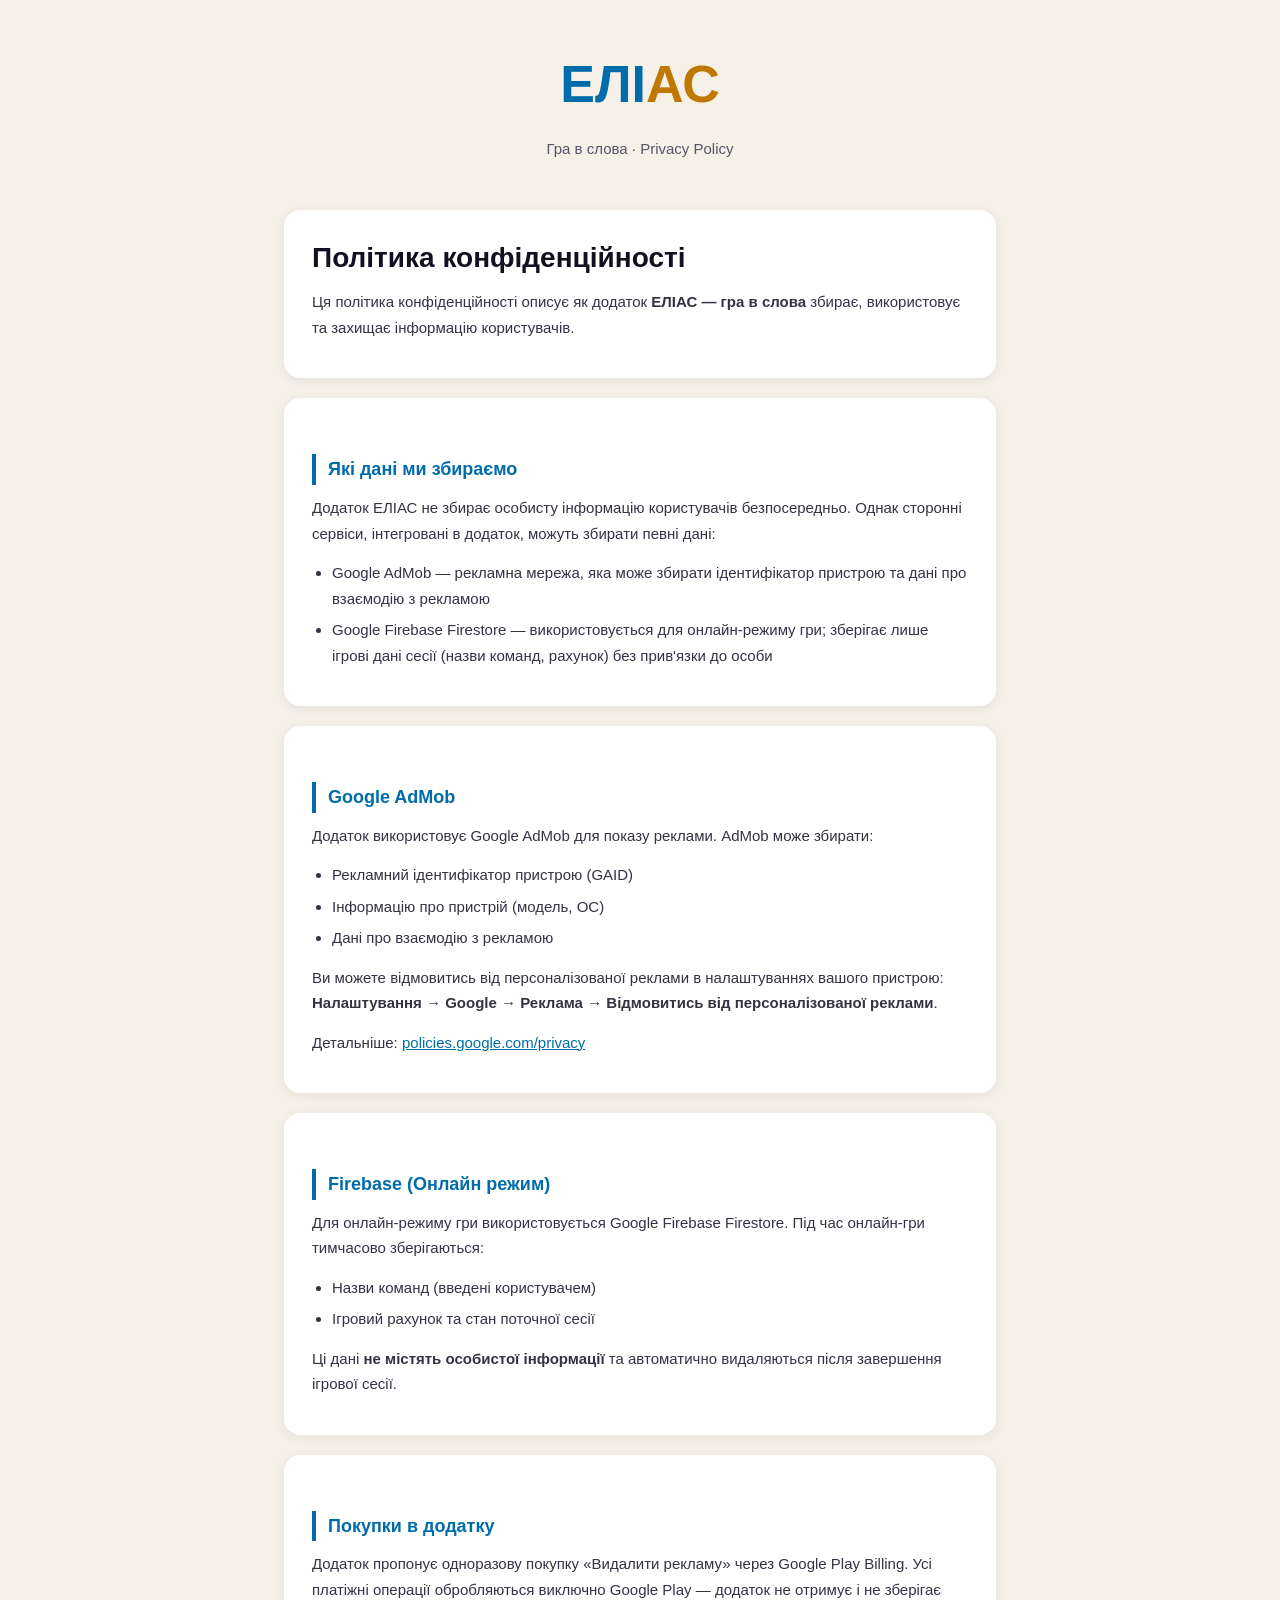
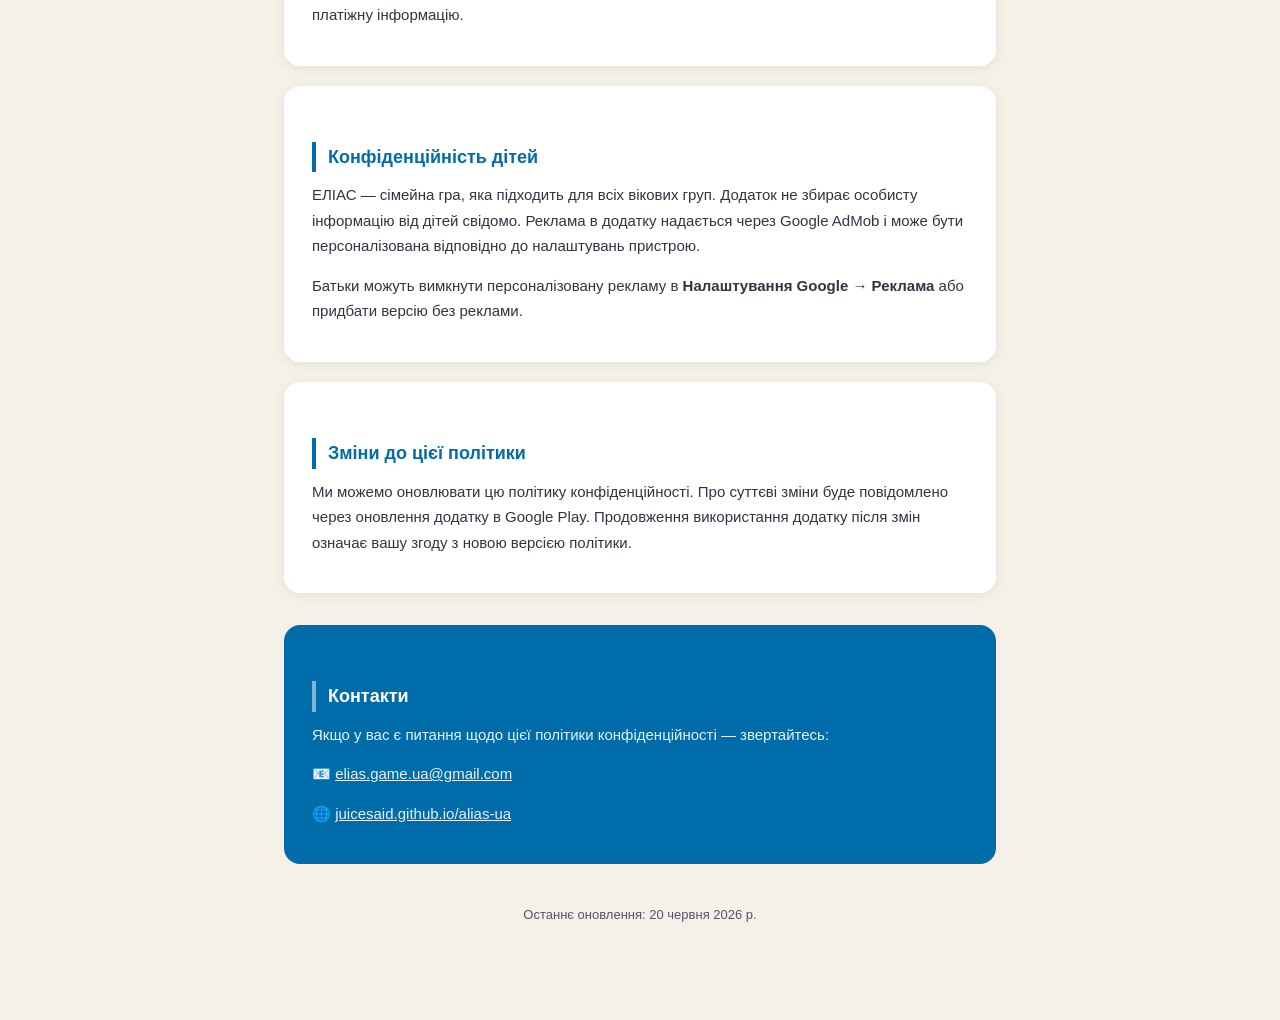
==== privacy-policy.html @ aa94dc4b "Create privacy-policy.html" ====
<!DOCTYPE html>
<html lang="uk">
<head>
<meta charset="UTF-8">
<meta name="viewport" content="width=device-width, initial-scale=1.0">
<title>Privacy Policy — ЕЛІАС</title>
<style>
  * { box-sizing: border-box; margin: 0; padding: 0; }
  body { font-family: -apple-system, BlinkMacSystemFont, "Segoe UI", sans-serif;
         background: #F5F0E8; color: #111122; line-height: 1.7; }
  .container { max-width: 760px; margin: 0 auto; padding: 40px 24px 80px; }
  header { text-align: center; margin-bottom: 48px; }
  .logo { font-size: 52px; font-weight: 900; margin-bottom: 8px; }
  .logo span:first-child { color: #006DAA; }
  .logo span:last-child  { color: #C07800; }
  header p { color: #55556A; font-size: 15px; }
  h1 { font-size: 28px; font-weight: 800; margin-bottom: 8px; }
  h2 { font-size: 18px; font-weight: 700; margin: 32px 0 10px;
       color: #006DAA; border-left: 4px solid #006DAA; padding-left: 12px; }
  p  { margin-bottom: 14px; color: #333344; font-size: 15px; }
  ul { margin: 0 0 14px 20px; }
  li { margin-bottom: 6px; color: #333344; font-size: 15px; }
  a  { color: #006DAA; }
  .card { background: #fff; border-radius: 16px; padding: 24px 28px;
          margin-bottom: 20px; box-shadow: 0 2px 12px rgba(0,0,0,0.07); }
  .updated { text-align: center; color: #55556A; font-size: 13px; margin-top: 40px; }
  .contact { background: #006DAA; color: #fff; border-radius: 16px;
             padding: 24px 28px; margin-top: 32px; }
  .contact h2 { color: #fff; border-color: rgba(255,255,255,0.5); }
  .contact p, .contact a { color: rgba(255,255,255,0.9); }
</style>
</head>
<body>
<div class="container">

  <header>
    <div class="logo"><span>ЕЛІ</span><span>АС</span></div>
    <p>Гра в слова · Privacy Policy</p>
  </header>

  <div class="card">
    <h1>Політика конфіденційності</h1>
    <p>Ця політика конфіденційності описує як додаток <strong>ЕЛІАС — гра в слова</strong> збирає, використовує та захищає інформацію користувачів.</p>
  </div>

  <div class="card">
    <h2>Які дані ми збираємо</h2>
    <p>Додаток ЕЛІАС не збирає особисту інформацію користувачів безпосередньо. Однак сторонні сервіси, інтегровані в додаток, можуть збирати певні дані:</p>
    <ul>
      <li>Google AdMob — рекламна мережа, яка може збирати ідентифікатор пристрою та дані про взаємодію з рекламою</li>
      <li>Google Firebase Firestore — використовується для онлайн-режиму гри; зберігає лише ігрові дані сесії (назви команд, рахунок) без прив'язки до особи</li>
    </ul>
  </div>

  <div class="card">
    <h2>Google AdMob</h2>
    <p>Додаток використовує Google AdMob для показу реклами. AdMob може збирати:</p>
    <ul>
      <li>Рекламний ідентифікатор пристрою (GAID)</li>
      <li>Інформацію про пристрій (модель, ОС)</li>
      <li>Дані про взаємодію з рекламою</li>
    </ul>
    <p>Ви можете відмовитись від персоналізованої реклами в налаштуваннях вашого пристрою: <strong>Налаштування → Google → Реклама → Відмовитись від персоналізованої реклами</strong>.</p>
    <p>Детальніше: <a href="https://policies.google.com/privacy">policies.google.com/privacy</a></p>
  </div>

  <div class="card">
    <h2>Firebase (Онлайн режим)</h2>
    <p>Для онлайн-режиму гри використовується Google Firebase Firestore. Під час онлайн-гри тимчасово зберігаються:</p>
    <ul>
      <li>Назви команд (введені користувачем)</li>
      <li>Ігровий рахунок та стан поточної сесії</li>
    </ul>
    <p>Ці дані <strong>не містять особистої інформації</strong> та автоматично видаляються після завершення ігрової сесії.</p>
  </div>

  <div class="card">
    <h2>Покупки в додатку</h2>
    <p>Додаток пропонує одноразову покупку «Видалити рекламу» через Google Play Billing. Усі платіжні операції обробляються виключно Google Play — додаток не отримує і не зберігає платіжну інформацію.</p>
  </div>

  <div class="card">
    <h2>Конфіденційність дітей</h2>
    <p>ЕЛІАС — сімейна гра, яка підходить для всіх вікових груп. Додаток не збирає особисту інформацію від дітей свідомо. Реклама в додатку надається через Google AdMob і може бути персоналізована відповідно до налаштувань пристрою.</p>
    <p>Батьки можуть вимкнути персоналізовану рекламу в <strong>Налаштування Google → Реклама</strong> або придбати версію без реклами.</p>
  </div>

  <div class="card">
    <h2>Зміни до цієї політики</h2>
    <p>Ми можемо оновлювати цю політику конфіденційності. Про суттєві зміни буде повідомлено через оновлення додатку в Google Play. Продовження використання додатку після змін означає вашу згоду з новою версією політики.</p>
  </div>

  <div class="contact">
    <h2>Контакти</h2>
    <p>Якщо у вас є питання щодо цієї політики конфіденційності — звертайтесь:</p>
    <p>📧 <a href="mailto:elias.game.ua@gmail.com">elias.game.ua@gmail.com</a></p>
    <p>🌐 <a href="https://juicesaid.github.io/alias-ua/">juicesaid.github.io/alias-ua</a></p>
  </div>

  <p class="updated">Останнє оновлення: 20 червня 2026 р.</p>

</div>
</body>
</html>
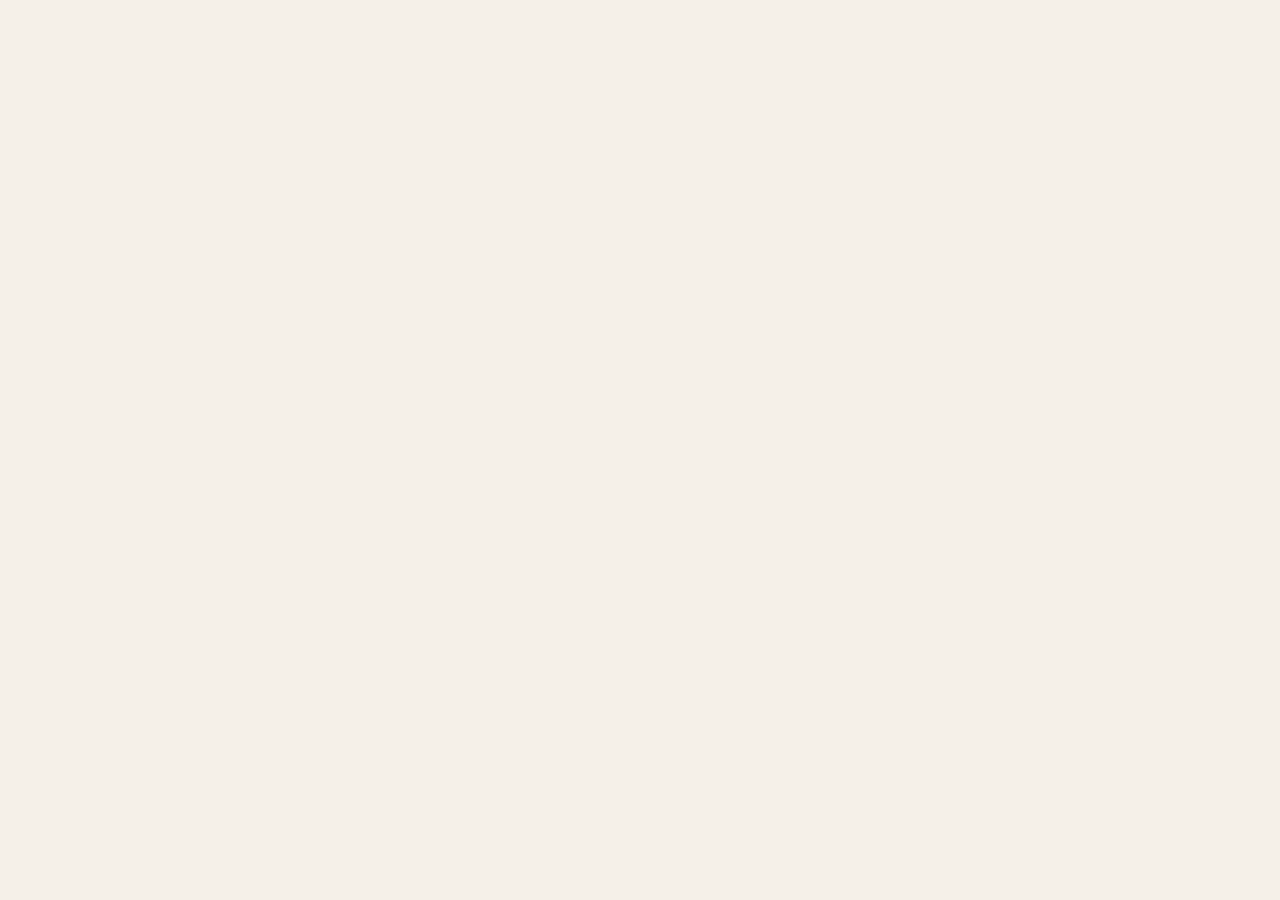
==== commit ed6ca555: "Update privacy-policy.html" ====
--- a/privacy-policy.html
+++ b/privacy-policy.html
@@ -4,101 +4,31 @@
 <meta charset="UTF-8">
 <meta name="viewport" content="width=device-width, initial-scale=1.0">
 <title>Privacy Policy — ЕЛІАС</title>
+
 <style>
   * { box-sizing: border-box; margin: 0; padding: 0; }
-  body { font-family: -apple-system, BlinkMacSystemFont, "Segoe UI", sans-serif;
-         background: #F5F0E8; color: #111122; line-height: 1.7; }
+  body {
+    font-family: -apple-system, BlinkMacSystemFont, "Segoe UI", sans-serif;
+    background: #F5F0E8;
+    color: #111122;
+    line-height: 1.7;
+  }
   .container { max-width: 760px; margin: 0 auto; padding: 40px 24px 80px; }
+
   header { text-align: center; margin-bottom: 48px; }
   .logo { font-size: 52px; font-weight: 900; margin-bottom: 8px; }
   .logo span:first-child { color: #006DAA; }
   .logo span:last-child  { color: #C07800; }
   header p { color: #55556A; font-size: 15px; }
+
   h1 { font-size: 28px; font-weight: 800; margin-bottom: 8px; }
-  h2 { font-size: 18px; font-weight: 700; margin: 32px 0 10px;
-       color: #006DAA; border-left: 4px solid #006DAA; padding-left: 12px; }
+  h2 {
+    font-size: 18px; font-weight: 700;
+    margin: 32px 0 10px;
+    color: #006DAA;
+    border-left: 4px solid #006DAA;
+    padding-left: 12px;
+  }
+
   p  { margin-bottom: 14px; color: #333344; font-size: 15px; }
-  ul { margin: 0 0 14px 20px; }
-  li { margin-bottom: 6px; color: #333344; font-size: 15px; }
-  a  { color: #006DAA; }
-  .card { background: #fff; border-radius: 16px; padding: 24px 28px;
-          margin-bottom: 20px; box-shadow: 0 2px 12px rgba(0,0,0,0.07); }
-  .updated { text-align: center; color: #55556A; font-size: 13px; margin-top: 40px; }
-  .contact { background: #006DAA; color: #fff; border-radius: 16px;
-             padding: 24px 28px; margin-top: 32px; }
-  .contact h2 { color: #fff; border-color: rgba(255,255,255,0.5); }
-  .contact p, .contact a { color: rgba(255,255,255,0.9); }
-</style>
-</head>
-<body>
-<div class="container">
-
-  <header>
-    <div class="logo"><span>ЕЛІ</span><span>АС</span></div>
-    <p>Гра в слова · Privacy Policy</p>
-  </header>
-
-  <div class="card">
-    <h1>Політика конфіденційності</h1>
-    <p>Ця політика конфіденційності описує як додаток <strong>ЕЛІАС — гра в слова</strong> збирає, використовує та захищає інформацію користувачів.</p>
-  </div>
-
-  <div class="card">
-    <h2>Які дані ми збираємо</h2>
-    <p>Додаток ЕЛІАС не збирає особисту інформацію користувачів безпосередньо. Однак сторонні сервіси, інтегровані в додаток, можуть збирати певні дані:</p>
-    <ul>
-      <li>Google AdMob — рекламна мережа, яка може збирати ідентифікатор пристрою та дані про взаємодію з рекламою</li>
-      <li>Google Firebase Firestore — використовується для онлайн-режиму гри; зберігає лише ігрові дані сесії (назви команд, рахунок) без прив'язки до особи</li>
-    </ul>
-  </div>
-
-  <div class="card">
-    <h2>Google AdMob</h2>
-    <p>Додаток використовує Google AdMob для показу реклами. AdMob може збирати:</p>
-    <ul>
-      <li>Рекламний ідентифікатор пристрою (GAID)</li>
-      <li>Інформацію про пристрій (модель, ОС)</li>
-      <li>Дані про взаємодію з рекламою</li>
-    </ul>
-    <p>Ви можете відмовитись від персоналізованої реклами в налаштуваннях вашого пристрою: <strong>Налаштування → Google → Реклама → Відмовитись від персоналізованої реклами</strong>.</p>
-    <p>Детальніше: <a href="https://policies.google.com/privacy">policies.google.com/privacy</a></p>
-  </div>
-
-  <div class="card">
-    <h2>Firebase (Онлайн режим)</h2>
-    <p>Для онлайн-режиму гри використовується Google Firebase Firestore. Під час онлайн-гри тимчасово зберігаються:</p>
-    <ul>
-      <li>Назви команд (введені користувачем)</li>
-      <li>Ігровий рахунок та стан поточної сесії</li>
-    </ul>
-    <p>Ці дані <strong>не містять особистої інформації</strong> та автоматично видаляються після завершення ігрової сесії.</p>
-  </div>
-
-  <div class="card">
-    <h2>Покупки в додатку</h2>
-    <p>Додаток пропонує одноразову покупку «Видалити рекламу» через Google Play Billing. Усі платіжні операції обробляються виключно Google Play — додаток не отримує і не зберігає платіжну інформацію.</p>
-  </div>
-
-  <div class="card">
-    <h2>Конфіденційність дітей</h2>
-    <p>ЕЛІАС — сімейна гра, яка підходить для всіх вікових груп. Додаток не збирає особисту інформацію від дітей свідомо. Реклама в додатку надається через Google AdMob і може бути персоналізована відповідно до налаштувань пристрою.</p>
-    <p>Батьки можуть вимкнути персоналізовану рекламу в <strong>Налаштування Google → Реклама</strong> або придбати версію без реклами.</p>
-  </div>
-
-  <div class="card">
-    <h2>Зміни до цієї політики</h2>
-    <p>Ми можемо оновлювати цю політику конфіденційності. Про суттєві зміни буде повідомлено через оновлення додатку в Google Play. Продовження використання додатку після змін означає вашу згоду з новою версією політики.</p>
-  </div>
-
-  <div class="contact">
-    <h2>Контакти</h2>
-    <p>Якщо у вас є питання щодо цієї політики конфіденційності — звертайтесь:</p>
-    <p>📧 <a href="mailto:elias.game.ua@gmail.com">elias.game.ua@gmail.com</a></p>
-    <p>🌐 <a href="https://juicesaid.github.io/alias-ua/">juicesaid.github.io/alias-ua</a></p>
-  </div>
-
-  <p class="updated">Останнє оновлення: 20 червня 2026 р.</p>
-
-</div>
-</body>
-</html>
+  ul { margin: 0 0 14px
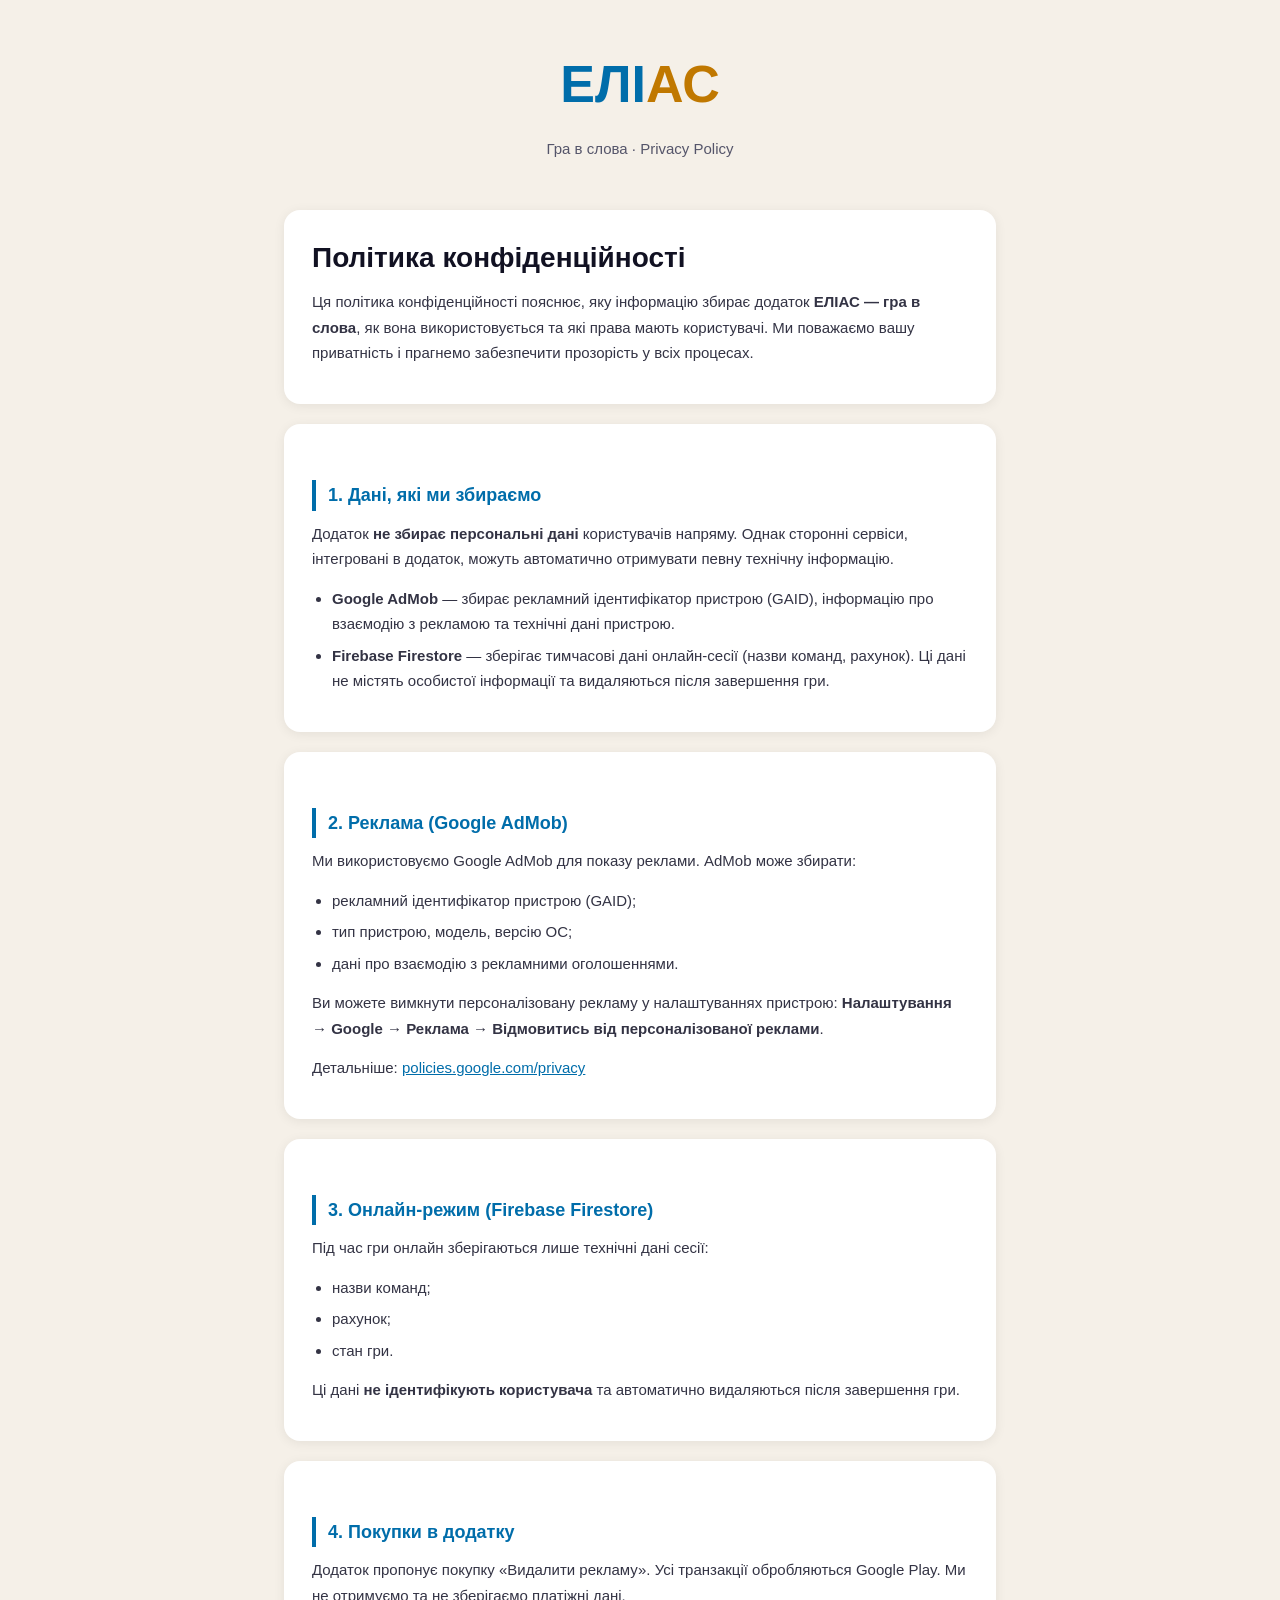
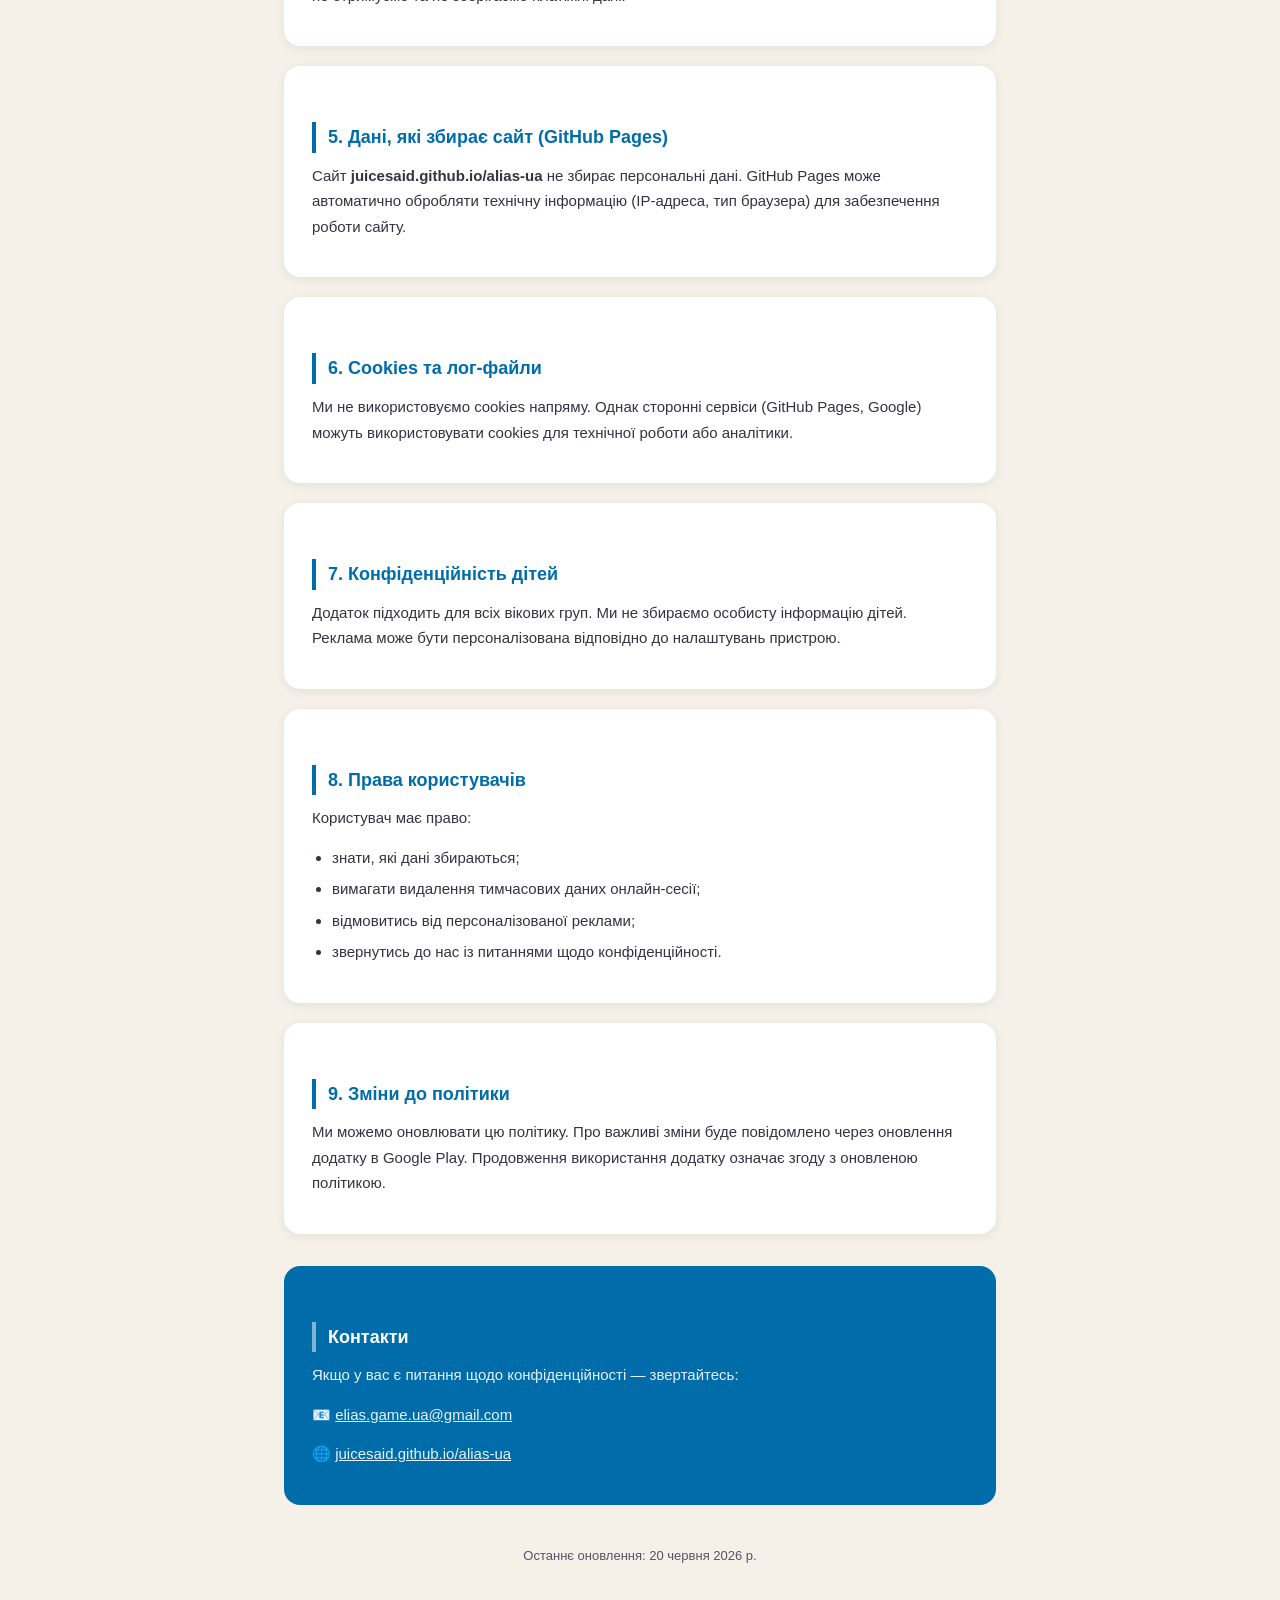
==== commit 5c6914de: "Update privacy-policy.html" ====
--- a/privacy-policy.html
+++ b/privacy-policy.html
@@ -31,4 +31,128 @@
   }
 
   p  { margin-bottom: 14px; color: #333344; font-size: 15px; }
-  ul { margin: 0 0 14px
+  ul { margin: 0 0 14px 20px; }
+  li { margin-bottom: 6px; color: #333344; font-size: 15px; }
+  a  { color: #006DAA; }
+
+  .card {
+    background: #fff;
+    border-radius: 16px;
+    padding: 24px 28px;
+    margin-bottom: 20px;
+    box-shadow: 0 2px 12px rgba(0,0,0,0.07);
+  }
+
+  .contact {
+    background: #006DAA;
+    color: #fff;
+    border-radius: 16px;
+    padding: 24px 28px;
+    margin-top: 32px;
+  }
+  .contact h2 { color: #fff; border-color: rgba(255,255,255,0.5); }
+  .contact p, .contact a { color: rgba(255,255,255,0.9); }
+
+  .updated {
+    text-align: center;
+    color: #55556A;
+    font-size: 13px;
+    margin-top: 40px;
+  }
+</style>
+</head>
+
+<body>
+<div class="container">
+
+  <header>
+    <div class="logo"><span>ЕЛІ</span><span>АС</span></div>
+    <p>Гра в слова · Privacy Policy</p>
+  </header>
+
+  <div class="card">
+    <h1>Політика конфіденційності</h1>
+    <p>Ця політика конфіденційності пояснює, яку інформацію збирає додаток <strong>ЕЛІАС — гра в слова</strong>, як вона використовується та які права мають користувачі. Ми поважаємо вашу приватність і прагнемо забезпечити прозорість у всіх процесах.</p>
+  </div>
+
+  <div class="card">
+    <h2>1. Дані, які ми збираємо</h2>
+    <p>Додаток <strong>не збирає персональні дані</strong> користувачів напряму. Однак сторонні сервіси, інтегровані в додаток, можуть автоматично отримувати певну технічну інформацію.</p>
+
+    <ul>
+      <li><strong>Google AdMob</strong> — збирає рекламний ідентифікатор пристрою (GAID), інформацію про взаємодію з рекламою та технічні дані пристрою.</li>
+      <li><strong>Firebase Firestore</strong> — зберігає тимчасові дані онлайн‑сесії (назви команд, рахунок). Ці дані не містять особистої інформації та видаляються після завершення гри.</li>
+    </ul>
+  </div>
+
+  <div class="card">
+    <h2>2. Реклама (Google AdMob)</h2>
+    <p>Ми використовуємо Google AdMob для показу реклами. AdMob може збирати:</p>
+    <ul>
+      <li>рекламний ідентифікатор пристрою (GAID);</li>
+      <li>тип пристрою, модель, версію ОС;</li>
+      <li>дані про взаємодію з рекламними оголошеннями.</li>
+    </ul>
+    <p>Ви можете вимкнути персоналізовану рекламу у налаштуваннях пристрою: <strong>Налаштування → Google → Реклама → Відмовитись від персоналізованої реклами</strong>.</p>
+    <p>Детальніше: <a href="https://policies.google.com/privacy">policies.google.com/privacy</a></p>
+  </div>
+
+  <div class="card">
+    <h2>3. Онлайн‑режим (Firebase Firestore)</h2>
+    <p>Під час гри онлайн зберігаються лише технічні дані сесії:</p>
+    <ul>
+      <li>назви команд;</li>
+      <li>рахунок;</li>
+      <li>стан гри.</li>
+    </ul>
+    <p>Ці дані <strong>не ідентифікують користувача</strong> та автоматично видаляються після завершення гри.</p>
+  </div>
+
+  <div class="card">
+    <h2>4. Покупки в додатку</h2>
+    <p>Додаток пропонує покупку «Видалити рекламу». Усі транзакції обробляються Google Play. Ми не отримуємо та не зберігаємо платіжні дані.</p>
+  </div>
+
+  <div class="card">
+    <h2>5. Дані, які збирає сайт (GitHub Pages)</h2>
+    <p>Сайт <strong>juicesaid.github.io/alias-ua</strong> не збирає персональні дані. GitHub Pages може автоматично обробляти технічну інформацію (IP‑адреса, тип браузера) для забезпечення роботи сайту.</p>
+  </div>
+
+  <div class="card">
+    <h2>6. Cookies та лог‑файли</h2>
+    <p>Ми не використовуємо cookies напряму. Однак сторонні сервіси (GitHub Pages, Google) можуть використовувати cookies для технічної роботи або аналітики.</p>
+  </div>
+
+  <div class="card">
+    <h2>7. Конфіденційність дітей</h2>
+    <p>Додаток підходить для всіх вікових груп. Ми не збираємо особисту інформацію дітей. Реклама може бути персоналізована відповідно до налаштувань пристрою.</p>
+  </div>
+
+  <div class="card">
+    <h2>8. Права користувачів</h2>
+    <p>Користувач має право:</p>
+    <ul>
+      <li>знати, які дані збираються;</li>
+      <li>вимагати видалення тимчасових даних онлайн‑сесії;</li>
+      <li>відмовитись від персоналізованої реклами;</li>
+      <li>звернутись до нас із питаннями щодо конфіденційності.</li>
+    </ul>
+  </div>
+
+  <div class="card">
+    <h2>9. Зміни до політики</h2>
+    <p>Ми можемо оновлювати цю політику. Про важливі зміни буде повідомлено через оновлення додатку в Google Play. Продовження використання додатку означає згоду з оновленою політикою.</p>
+  </div>
+
+  <div class="contact">
+    <h2>Контакти</h2>
+    <p>Якщо у вас є питання щодо конфіденційності — звертайтесь:</p>
+    <p>📧 <a href="mailto:elias.game.ua@gmail.com">elias.game.ua@gmail.com</a></p>
+    <p>🌐 <a href="https://juicesaid.github.io/alias-ua/">juicesaid.github.io/alias-ua</a></p>
+  </div>
+
+  <p class="updated">Останнє оновлення: 20 червня 2026 р.</p>
+
+</div>
+</body>
+</html>
